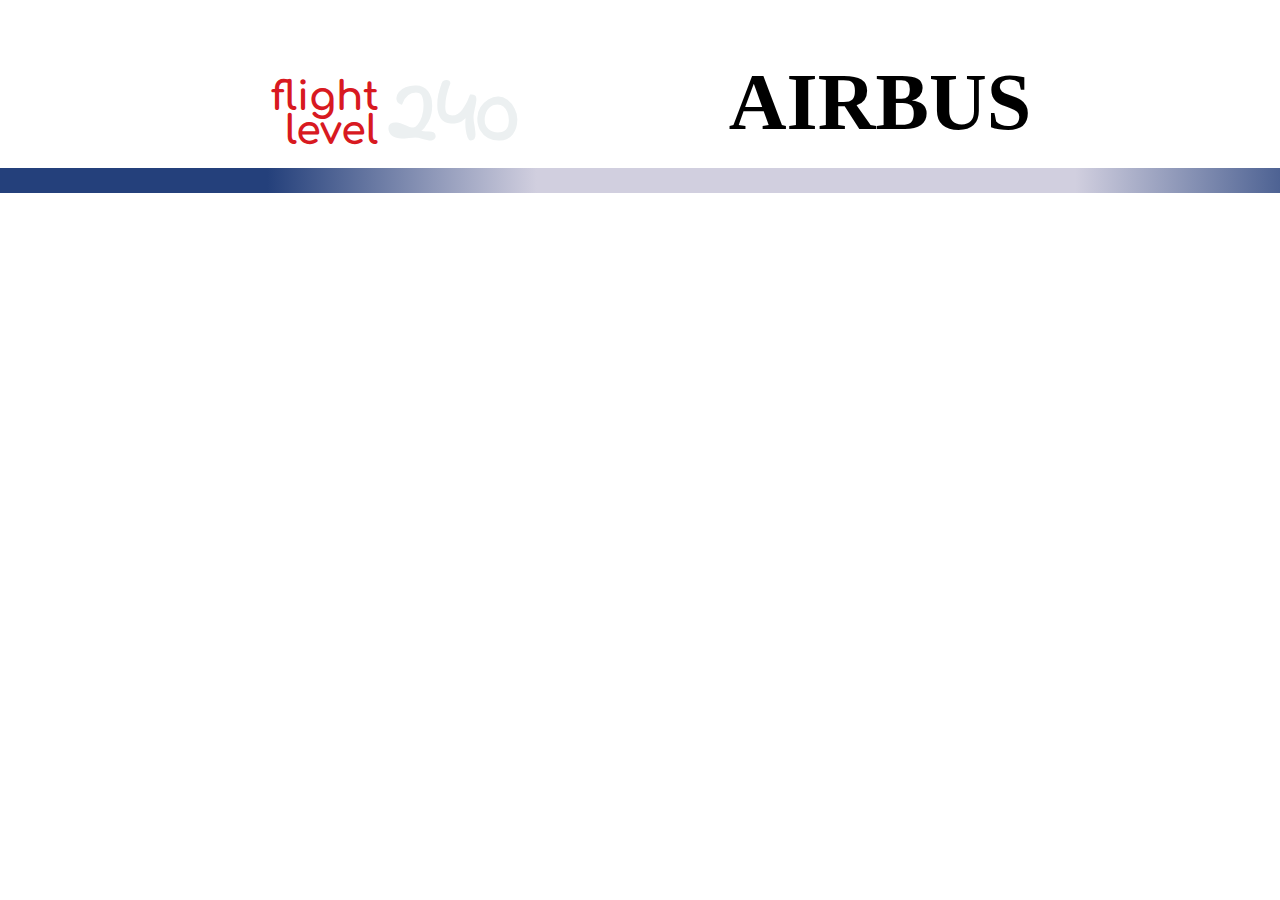
==== ext/airbus.html @ ea213a42 "Add final changes of 24/11" ====
<html>
	<head>
		<title>FL240 | AIRBUS</title>
		<link rel = "stylesheet" type = "text/css" href="..\css\airbus.css">
	</head>
	
	<body>
        <div id="head">
			<div id="stripe"></div>
		</div>
			<div id="headText">
				<a href="..\index.html" id="headFlight" class="toIndex">flight</a>
				<a href="..\index.html" id="headLevel" class="toIndex">level</a>
				<a href="..\index.html" id="headNum" class="toIndex">240</a>
				<p id="airbusTitle">AIRBUS</p>
			</div>
	</body>
</html>
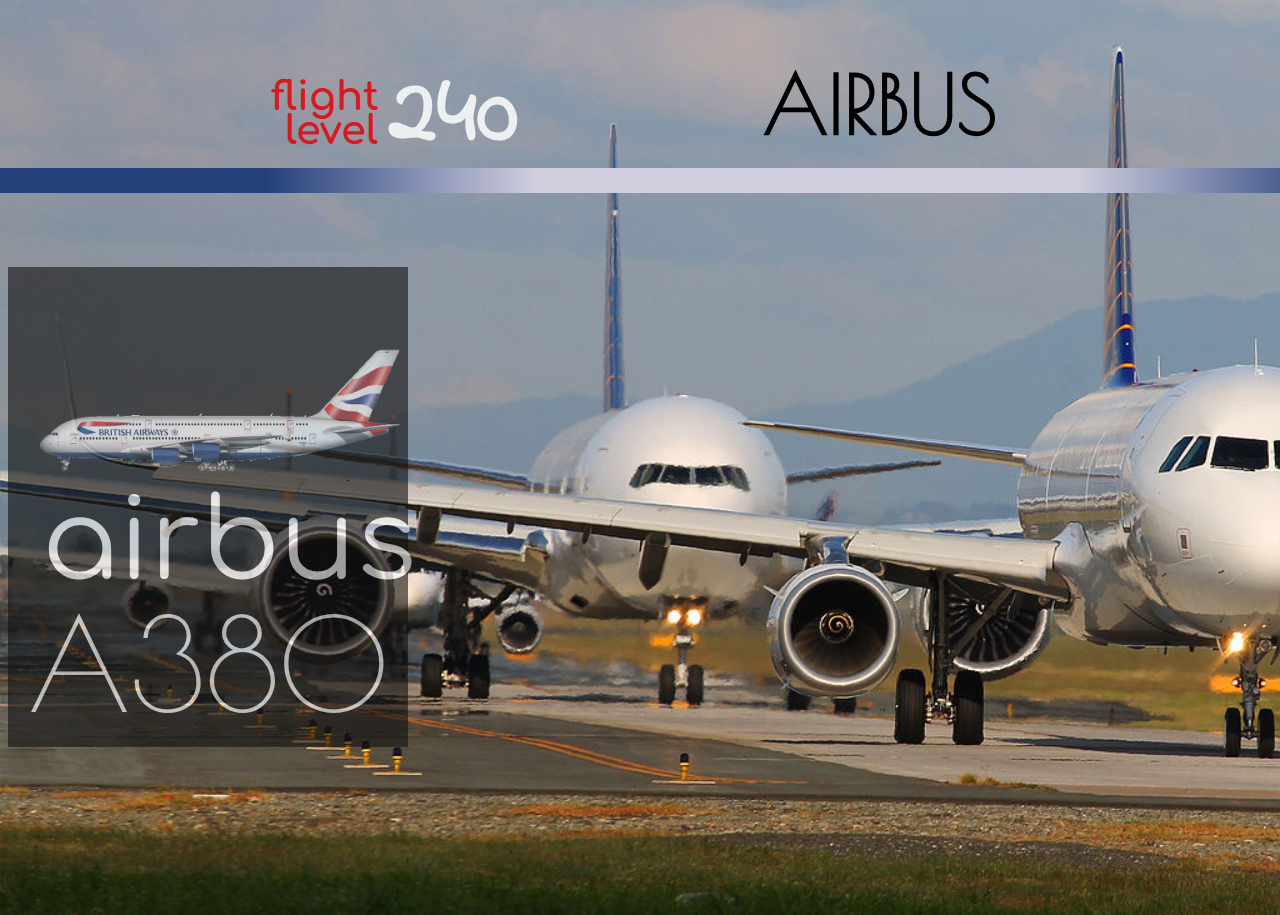
==== commit e590de3b: "Update page with progress as of 6/12" ====
--- a/ext/airbus.html
+++ b/ext/airbus.html
@@ -2,17 +2,44 @@
 	<head>
 		<title>FL240 | AIRBUS</title>
 		<link rel = "stylesheet" type = "text/css" href="..\css\airbus.css">
+
+		<script>
+			function A380info(num)
+			{
+				if (num === 0) {
+					var path = "..\\img\\airbus\\a380.png";
+					var newcode = "<div onclick='A380info(1)'><img src='"+path+"' id='a380'/><div onclick='showA380info()'><p id='a380Brand'>airbus</p><p id='a380Craft'>A380</p></div>";
+					document.getElementById('a380Box').innerHTML = newcode;
+				}
+				if (num === 1) {
+					var newcode = "<div onclick='A380info(2)'><img src='..\\img\\airbus\\a380.png' id='a380' /></div><p id='a380Description'>The A380 is Airbus' wide body, double deck aircraft which competes against Boeing's 747 series. 198 A380s have been built since 2005, of which the engines and wings are made in England, Spain and Germany. Emirates own the majority of A380s; 87 A380s exist in their fleet as of November 2016. It is also designed for 140,000 flying hours whilst also being the lowest emission aircraft.</p>";
+					document.getElementById('a380Box').innerHTML = newcode;	
+				}
+				if (num === 2) {
+					var newcode = "<div onclick='A380info(0)'><img src='..\\img\\airbus\\a380.png' id='a380' /></div><p id='a380Stats'>Maximum speed: 	490 knots <br>Range: 8200 nautical miles<br>MTOW: 560,000 kilograms<br>MLW: 391,000 kilograms<br>Length: 72.7 meters<br>Height: 24.1 meters<br>Wingspan: 79.8 meters<br>Cabin Width: 6.6m<br>Seating: 8/98/420 (f/b/e)<br><br>MTOW = Maximum Takeoff Weight<br>MLW = Maximum Landing Weight</p>";
+					document.getElementById('a380Box').innerHTML = newcode;	
+				}
+			}
+		</script>
 	</head>
 	
 	<body>
         <div id="head">
 			<div id="stripe"></div>
 		</div>
-			<div id="headText">
-				<a href="..\index.html" id="headFlight" class="toIndex">flight</a>
-				<a href="..\index.html" id="headLevel" class="toIndex">level</a>
-				<a href="..\index.html" id="headNum" class="toIndex">240</a>
-				<p id="airbusTitle">AIRBUS</p>
+		<div id="headText">
+			<a href="..\index.html" id="headFlight" class="toIndex">flight</a>
+			<a href="..\index.html" id="headLevel" class="toIndex">level</a>
+			<a href="..\index.html" id="headNum" class="toIndex">240</a>
+			<p id="airbusTitle">AIRBUS</p>
+		</div>
+
+		<div id="a380Box">
+			<div onclick='A380info(1)'>
+				<img src='..\img\airbus\a380.png' id="a380" />
+					<p id='a380Brand'>airbus</p>
+					<p id='a380Craft'>A380</p>
 			</div>
+		</div>
 	</body>
 </html>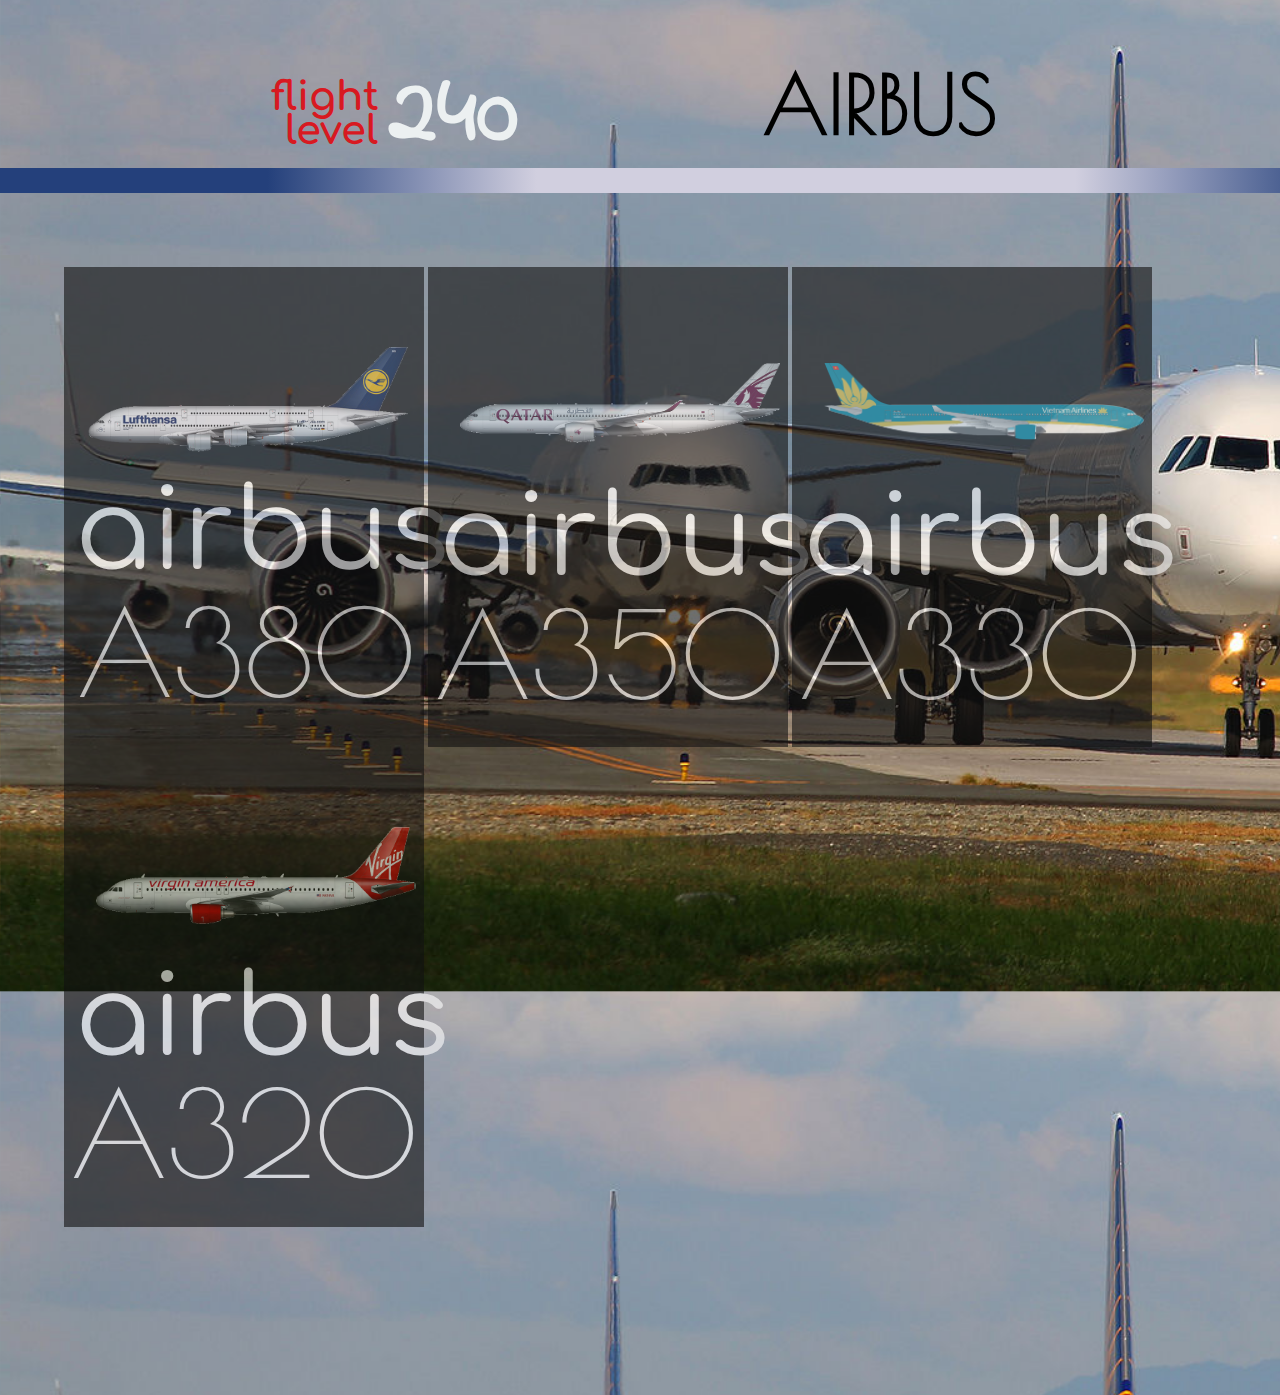
==== commit a555ba0f: "Finish Airbus Section and start Boeing image editing" ====
--- a/ext/airbus.html
+++ b/ext/airbus.html
@@ -7,8 +7,7 @@
 			function A380info(num)
 			{
 				if (num === 0) {
-					var path = "..\\img\\airbus\\a380.png";
-					var newcode = "<div onclick='A380info(1)'><img src='"+path+"' id='a380'/><div onclick='showA380info()'><p id='a380Brand'>airbus</p><p id='a380Craft'>A380</p></div>";
+					var newcode = "<div onclick='A380info(1)'><img src='..\\img\\airbus\\a380.png' id='a380' /><div><p id='a380Brand'>airbus</p><p id='a380Craft'>A380</p></div>";
 					document.getElementById('a380Box').innerHTML = newcode;
 				}
 				if (num === 1) {
@@ -16,8 +15,56 @@
 					document.getElementById('a380Box').innerHTML = newcode;	
 				}
 				if (num === 2) {
-					var newcode = "<div onclick='A380info(0)'><img src='..\\img\\airbus\\a380.png' id='a380' /></div><p id='a380Stats'>Maximum speed: 	490 knots <br>Range: 8200 nautical miles<br>MTOW: 560,000 kilograms<br>MLW: 391,000 kilograms<br>Length: 72.7 meters<br>Height: 24.1 meters<br>Wingspan: 79.8 meters<br>Cabin Width: 6.6m<br>Seating: 8/98/420 (f/b/e)<br><br>MTOW = Maximum Takeoff Weight<br>MLW = Maximum Landing Weight</p>";
+					var newcode = "<div onclick='A380info(0)'><img src='..\\img\\airbus\\a380.png' id='a380' /></div><p id='a380Stats'>Maximum speed: 	490 knots <br>Range: 8200 nautical miles<br>MTOW: 560,000 kilograms<br>MLW: 391,000 kilograms<br>Length: 72.7 metres<br>Height: 24.1 metres<br>Wingspan: 79.8 metres<br>Cabin Width: 6.6m<br>Seating: 8/98/420 (f/b/e)<br><br>MTOW = Maximum Takeoff Weight<br>MLW = Maximum Landing Weight</p>";
 					document.getElementById('a380Box').innerHTML = newcode;	
+				}
+			}
+
+			function A350info(num)
+			{
+				if (num === 0) {
+					var newcode = "<div onclick='A350info(1)'><img src='..\\img\\airbus\\a350.png' id='A350'/><div><p id='A350Brand'>airbus</p><p id='A350Craft'>A350</p></div>";
+					document.getElementById('a350Box').innerHTML = newcode;
+				}
+				if (num === 1) {
+					var newcode = "<div onclick='A350info(2)'><img src='..\\img\\airbus\\A350.png' id='A350' /></div><p id='A350Description'>The A350 Xtra Wide Body is Airbus' newest aircraft brand. The A350's maiden flight was on the 14th of June 2013, and the first aircraft was delivered to Qatar Airways, going into commercial service on 15th of January 2015. 49 A350s have been built since 2014. The most recent model, the A350-1000 XWB went for its maiden flight on the 24th of November, 2016.</p>";
+					document.getElementById('a350Box').innerHTML = newcode;	
+				}
+				if (num === 2) {
+					var newcode = "<div onclick='A350info(0)'><img src='..\\img\\airbus\\A350.png' id='A350' /></div><p id='A350Stats'>Maximum speed: 	513 knots <br>Range: 10800 nautical miles<br>MTOW: 279,413 kilograms<br>MLW: 211,374 kilograms<br>Length: 73.78 metres<br>Height: 17.08 metres<br>Wingspan: 64.75 metres<br>Cabin Width: 5.61m<br>Seating: 42/24/187 (f/pe/e)<br><br>MTOW = Maximum Takeoff Weight<br>MLW = Maximum Landing Weight</p>";
+					document.getElementById('a350Box').innerHTML = newcode;	
+				}
+			}
+
+			function A332info(num)
+			{
+				if (num === 0) {
+					var newcode = "<div onclick='A332info(1)'><img src='..\\img\\airbus\\a332.png' id='a332'/><div><p id='a332Brand'>airbus</p><p id='a332Craft'>A332</p></div>";
+					document.getElementById('a332Box').innerHTML = newcode;
+				}
+				if (num === 1) {
+					var newcode = "<div onclick='A332info(2)'><img src='..\\img\\airbus\\a332.png' id='a332' /></div><p id='a332Description'>The Airbus A330/A340 are developed from the A300, with the first flight in November 1992. The primary users of the A330/A340 include Turkish Airlines, Air China and China Eastern Airlines. Since 1992, 1297 A330s have been delivered and 391 A340s have been delivered. The A340 is also a common choice for government and private jet operations.</p>";
+					document.getElementById('a332Box').innerHTML = newcode;	
+				}
+				if (num === 2) {
+					var newcode = "<div onclick='A332info(0)'><img src='..\\img\\airbus\\a332.png' id='a332' /></div><p id='a332Stats'>Maximum speed: 	470 knots <br>Range: 7250 nautical miles<br>MTOW: 242,000 kilograms<br>MLW: 182,000 kilograms<br>Length: 58.82 metres<br>Height: 17.39 metres<br>Wingspan: 60.30 metres<br>Cabin Width: 5.28m<br>Seating: 8/48/161 (f/b/e)<br><br>MTOW = Maximum Takeoff Weight<br>MLW = Maximum Landing Weight</p>";
+					document.getElementById('a332Box').innerHTML = newcode;	
+				}
+			}
+
+			function A320info(num)
+			{
+				if (num === 0) {
+					var newcode = "<div onclick='A320info(1)'><img src='..\\img\\airbus\\a320.png' id='a320'/><div><p id='a320Brand'>airbus</p><p id='a320Craft'>A320</p></div>";
+					document.getElementById('a320Box').innerHTML = newcode;
+				}
+				if (num === 1) {
+					var newcode = "<div onclick='A320info(2)'><img src='..\\img\\airbus\\a320.png' id='a320' /></div><p id='a320Description'>The Airbus A320 family includes 4 aircraft: Airbus A318, Airbus A319, Airbus A320 and Airbus A321. Over 12,800 orders have been made for the Airbus A320 family. Every 7 hours an A320 family aircraft leaves one of Airbus' 4 assembly lines. Along with that, 85% of an A320 at the end of its lifecycle can be reused.</p>";
+					document.getElementById('a320Box').innerHTML = newcode;	
+				}
+				if (num === 2) {
+					var newcode = "<div onclick='A320info(0)'><img src='..\\img\\airbus\\a320.png' id='a320' /></div><p id='a320Stats'>Maximum speed: 	447 knots <br>Range: 3300 nautical miles<br>MTOW: 66,678 kilograms<br>MLW: 58,513 kilograms<br>Length: 37.57 metres<br>Height: 11.76 metres<br>Wingspan: 35.80 metres<br>Cabin Width: 3.70m<br>Seating: 28/126 (b/e)<br><br>MTOW = Maximum Takeoff Weight<br>MLW = Maximum Landing Weight</p>";
+					document.getElementById('a320Box').innerHTML = newcode;	
 				}
 			}
 		</script>
@@ -41,5 +88,27 @@
 					<p id='a380Craft'>A380</p>
 			</div>
 		</div>
+
+		<div id="a350Box">
+			<div onclick='A350info(1)'>
+				<img src='..\img\airbus\a350.png' id="a350" />
+					<p id='a350Brand'>airbus</p>
+					<p id='a350Craft'>A350</p>
+			</div>
+		</div>
+		<div id="a332Box">
+			<div onclick='A332info(1)'>
+				<img src='..\img\airbus\a332.png' id="a332" />
+					<p id='a332Brand'>airbus</p>
+					<p id='a332Craft'>A330</p>
+			</div>
+		</div>
+		<div id="a320Box">
+			<div onclick='A320info(1)'>
+				<img src='..\img\airbus\a320.png' id="a320" />
+					<p id='a320Brand'>airbus</p>
+					<p id='a320Craft'>A320</p>
+			</div>
+		</div>
 	</body>
 </html>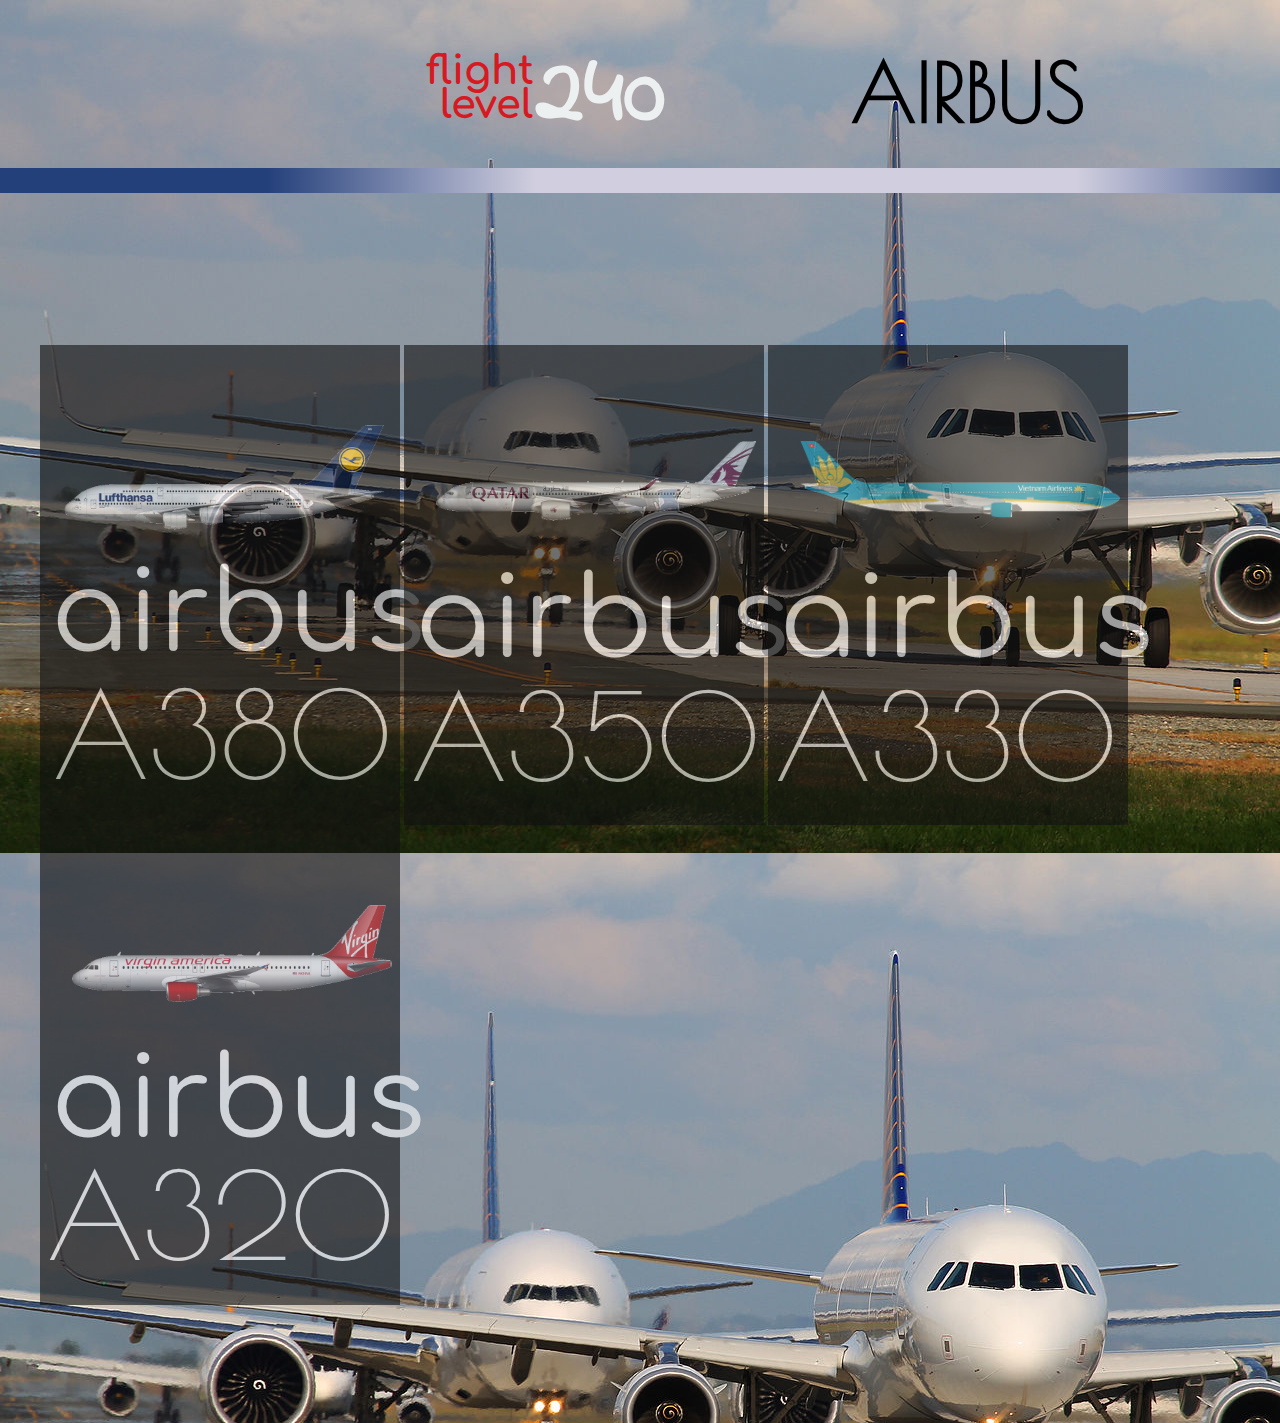
==== commit ab62a184: "Edit Airbus page" ====
--- a/ext/airbus.html
+++ b/ext/airbus.html
@@ -1,21 +1,22 @@
+<!DOCTYPE html>
 <html>
 	<head>
-		<title>FL240 | AIRBUS</title>
-		<link rel = "stylesheet" type = "text/css" href="..\css\airbus.css">
+		<title>FL240 | EMBRAER & BOMBARDIER</title>
+		<link rel = "stylesheet" type = "text/css" href="../css/airbus.css">
 
 		<script>
 			function A380info(num)
 			{
 				if (num === 0) {
-					var newcode = "<div onclick='A380info(1)'><img src='..\\img\\airbus\\a380.png' id='a380' /><div><p id='a380Brand'>airbus</p><p id='a380Craft'>A380</p></div>";
+					var newcode = "<div onclick='A380info(1)'><img src='../img/airbus/a380.png' alt="Picture of a Lufthansa A380" id='a380' /><div><p id='a380Brand'>airbus</p><p id='a380Craft'>A380</p></div>";
 					document.getElementById('a380Box').innerHTML = newcode;
 				}
 				if (num === 1) {
-					var newcode = "<div onclick='A380info(2)'><img src='..\\img\\airbus\\a380.png' id='a380' /></div><p id='a380Description'>The A380 is Airbus' wide body, double deck aircraft which competes against Boeing's 747 series. 198 A380s have been built since 2005, of which the engines and wings are made in England, Spain and Germany. Emirates own the majority of A380s; 87 A380s exist in their fleet as of November 2016. It is also designed for 140,000 flying hours whilst also being the lowest emission aircraft.</p>";
+					var newcode = "<div onclick='A380info(2)'><img src='../img/airbus/a380.png' alt="Picture of a Lufthansa A380" id='a380' /></div><p id='a380Description'>The A380 is Airbus' wide body, double deck aircraft which competes against Boeing's 747 series. 198 A380s have been built since 2005, of which the engines and wings are made in England, Spain and Germany. Emirates own the majority of A380s; 87 A380s exist in their fleet as of November 2016. It is also designed for 140,000 flying hours whilst also being the lowest emission aircraft.</p>";
 					document.getElementById('a380Box').innerHTML = newcode;	
 				}
 				if (num === 2) {
-					var newcode = "<div onclick='A380info(0)'><img src='..\\img\\airbus\\a380.png' id='a380' /></div><p id='a380Stats'>Maximum speed: 	490 knots <br>Range: 8200 nautical miles<br>MTOW: 560,000 kilograms<br>MLW: 391,000 kilograms<br>Length: 72.7 metres<br>Height: 24.1 metres<br>Wingspan: 79.8 metres<br>Cabin Width: 6.6m<br>Seating: 8/98/420 (f/b/e)<br><br>MTOW = Maximum Takeoff Weight<br>MLW = Maximum Landing Weight</p>";
+					var newcode = "<div onclick='A380info(0)'><img src='../img/airbus/a380.png' alt="Picture of a Lufthansa A380" id='a380' /></div><p id='a380Stats'>Maximum speed: 	490 knots <br>Range: 8200 nautical miles<br>MTOW: 560,000 kilograms<br>MLW: 391,000 kilograms<br>Length: 72.7 metres<br>Height: 24.1 metres<br>Wingspan: 79.8 metres<br>Cabin Width: 6.6m<br>Seating: 8/98/420 (f/b/e)<br><br>MTOW = Maximum Takeoff Weight<br>MLW = Maximum Landing Weight</p>";
 					document.getElementById('a380Box').innerHTML = newcode;	
 				}
 			}
@@ -23,15 +24,15 @@
 			function A350info(num)
 			{
 				if (num === 0) {
-					var newcode = "<div onclick='A350info(1)'><img src='..\\img\\airbus\\a350.png' id='A350'/><div><p id='A350Brand'>airbus</p><p id='A350Craft'>A350</p></div>";
+					var newcode = "<div onclick='A350info(1)'><img src='../img/airbus/a350.png' alt='Picture of a Qatar Airways A359' id='A350'/><div><p id='A350Brand'>airbus</p><p id='A350Craft'>A350</p></div>";
 					document.getElementById('a350Box').innerHTML = newcode;
 				}
 				if (num === 1) {
-					var newcode = "<div onclick='A350info(2)'><img src='..\\img\\airbus\\A350.png' id='A350' /></div><p id='A350Description'>The A350 Xtra Wide Body is Airbus' newest aircraft brand. The A350's maiden flight was on the 14th of June 2013, and the first aircraft was delivered to Qatar Airways, going into commercial service on 15th of January 2015. 49 A350s have been built since 2014. The most recent model, the A350-1000 XWB went for its maiden flight on the 24th of November, 2016.</p>";
+					var newcode = "<div onclick='A350info(2)'><img src='../img/airbus/a350.png' alt='Picture of a Qatar Airways A359' id='A350' /></div><p id='A350Description'>The A350 Xtra Wide Body is Airbus' newest aircraft brand. The A350's maiden flight was on the 14th of June 2013, and the first aircraft was delivered to Qatar Airways, going into commercial service on 15th of January 2015. 49 A350s have been built since 2014. The most recent model, the A350-1000 XWB went for its maiden flight on the 24th of November, 2016.</p>";
 					document.getElementById('a350Box').innerHTML = newcode;	
 				}
 				if (num === 2) {
-					var newcode = "<div onclick='A350info(0)'><img src='..\\img\\airbus\\A350.png' id='A350' /></div><p id='A350Stats'>Maximum speed: 	513 knots <br>Range: 10800 nautical miles<br>MTOW: 279,413 kilograms<br>MLW: 211,374 kilograms<br>Length: 73.78 metres<br>Height: 17.08 metres<br>Wingspan: 64.75 metres<br>Cabin Width: 5.61m<br>Seating: 42/24/187 (f/pe/e)<br><br>MTOW = Maximum Takeoff Weight<br>MLW = Maximum Landing Weight</p>";
+					var newcode = "<div onclick='A350info(0)'><img src='../img/airbus/a350.png' alt='Picture of a Qatar Airways A359' id='A350' /></div><p id='A350Stats'>Maximum speed: 	513 knots <br>Range: 10800 nautical miles<br>MTOW: 279,413 kilograms<br>MLW: 211,374 kilograms<br>Length: 73.78 metres<br>Height: 17.08 metres<br>Wingspan: 64.75 metres<br>Cabin Width: 5.61m<br>Seating: 42/24/187 (f/pe/e)<br><br>MTOW = Maximum Takeoff Weight<br>MLW = Maximum Landing Weight</p>";
 					document.getElementById('a350Box').innerHTML = newcode;	
 				}
 			}
@@ -39,15 +40,15 @@
 			function A332info(num)
 			{
 				if (num === 0) {
-					var newcode = "<div onclick='A332info(1)'><img src='..\\img\\airbus\\a332.png' id='a332'/><div><p id='a332Brand'>airbus</p><p id='a332Craft'>A332</p></div>";
+					var newcode = "<div onclick='A332info(1)'><img src='../img/airbus/a332.png' alt='Picture of a Vietnam Airlines A332' id='a332'/><div><p id='a332Brand'>airbus</p><p id='a332Craft'>A332</p></div>";
 					document.getElementById('a332Box').innerHTML = newcode;
 				}
 				if (num === 1) {
-					var newcode = "<div onclick='A332info(2)'><img src='..\\img\\airbus\\a332.png' id='a332' /></div><p id='a332Description'>The Airbus A330/A340 are developed from the A300, with the first flight in November 1992. The primary users of the A330/A340 include Turkish Airlines, Air China and China Eastern Airlines. Since 1992, 1297 A330s have been delivered and 391 A340s have been delivered. The A340 is also a common choice for government and private jet operations.</p>";
+					var newcode = "<div onclick='A332info(2)'><img src='../img/airbus/a332.png' alt='Picture of a Vietnam Airlines A332' id='a332' /></div><p id='a332Description'>The Airbus A330/A340 are developed from the A300, with the first flight in November 1992. The primary users of the A330/A340 include Turkish Airlines, Air China and China Eastern Airlines. Since 1992, 1297 A330s have been delivered and 391 A340s have been delivered. The A340 is also a common choice for government and private jet operations.</p>";
 					document.getElementById('a332Box').innerHTML = newcode;	
 				}
 				if (num === 2) {
-					var newcode = "<div onclick='A332info(0)'><img src='..\\img\\airbus\\a332.png' id='a332' /></div><p id='a332Stats'>Maximum speed: 	470 knots <br>Range: 7250 nautical miles<br>MTOW: 242,000 kilograms<br>MLW: 182,000 kilograms<br>Length: 58.82 metres<br>Height: 17.39 metres<br>Wingspan: 60.30 metres<br>Cabin Width: 5.28m<br>Seating: 8/48/161 (f/b/e)<br><br>MTOW = Maximum Takeoff Weight<br>MLW = Maximum Landing Weight</p>";
+					var newcode = "<div onclick='A332info(0)'><img src='../img/airbus/a332.png' alt='Picture of a Vietnam Airlines A332' id='a332' /></div><p id='a332Stats'>Maximum speed: 	470 knots <br>Range: 7250 nautical miles<br>MTOW: 242,000 kilograms<br>MLW: 182,000 kilograms<br>Length: 58.82 metres<br>Height: 17.39 metres<br>Wingspan: 60.30 metres<br>Cabin Width: 5.28m<br>Seating: 8/48/161 (f/b/e)<br><br>MTOW = Maximum Takeoff Weight<br>MLW = Maximum Landing Weight</p>";
 					document.getElementById('a332Box').innerHTML = newcode;	
 				}
 			}
@@ -55,59 +56,61 @@
 			function A320info(num)
 			{
 				if (num === 0) {
-					var newcode = "<div onclick='A320info(1)'><img src='..\\img\\airbus\\a320.png' id='a320'/><div><p id='a320Brand'>airbus</p><p id='a320Craft'>A320</p></div>";
+					var newcode = "<div onclick='A320info(1)'><img src='../img/airbus/a320.png' alt='Picture of a Virgin America A320' id='a320'/><div><p id='a320Brand'>airbus</p><p id='a320Craft'>A320</p></div>";
 					document.getElementById('a320Box').innerHTML = newcode;
 				}
 				if (num === 1) {
-					var newcode = "<div onclick='A320info(2)'><img src='..\\img\\airbus\\a320.png' id='a320' /></div><p id='a320Description'>The Airbus A320 family includes 4 aircraft: Airbus A318, Airbus A319, Airbus A320 and Airbus A321. Over 12,800 orders have been made for the Airbus A320 family. Every 7 hours an A320 family aircraft leaves one of Airbus' 4 assembly lines. Along with that, 85% of an A320 at the end of its lifecycle can be reused.</p>";
+					var newcode = "<div onclick='A320info(2)'><img src='../img/airbus/a320.png' alt='Picture of a Virgin America A320' id='a320' /></div><p id='a320Description'>The Airbus A320 family includes 4 aircraft: Airbus A318, Airbus A319, Airbus A320 and Airbus A321. Over 12,800 orders have been made for the Airbus A320 family. Every 7 hours an A320 family aircraft leaves one of Airbus' 4 assembly lines. Along with that, 85% of an A320 at the end of its lifecycle can be reused.</p>";
 					document.getElementById('a320Box').innerHTML = newcode;	
 				}
 				if (num === 2) {
-					var newcode = "<div onclick='A320info(0)'><img src='..\\img\\airbus\\a320.png' id='a320' /></div><p id='a320Stats'>Maximum speed: 	447 knots <br>Range: 3300 nautical miles<br>MTOW: 66,678 kilograms<br>MLW: 58,513 kilograms<br>Length: 37.57 metres<br>Height: 11.76 metres<br>Wingspan: 35.80 metres<br>Cabin Width: 3.70m<br>Seating: 28/126 (b/e)<br><br>MTOW = Maximum Takeoff Weight<br>MLW = Maximum Landing Weight</p>";
-					document.getElementById('a320Box').innerHTML = newcode;	
+					var newcode = "<div onclick='A320info(0)'><img src='../img/airbus/a320.png' alt='Picture of a Virgin America A320' id='a320' /></div><p id='a320Stats'>Maximum speed: 	447 knots <br>Range: 3300 nautical miles<br>MTOW: 66,678 kilograms<br>MLW: 58,513 kilograms<br>Length: 37.57 metres<br>Height: 11.76 metres<br>Wingspan: 35.80 metres<br>Cabin Width: 3.70m<br>Seating: 28/126 (f/e)<br><br>MTOW = Maximum Takeoff Weight<br>MLW = Maximum Landing Weight</p>";
+					document.getElementById('a320Box').innerHTML = newcode;
 				}
 			}
 		</script>
 	</head>
-	
+
 	<body>
         <div id="head">
 			<div id="stripe"></div>
 		</div>
 		<div id="headText">
-			<a href="..\index.html" id="headFlight" class="toIndex">flight</a>
-			<a href="..\index.html" id="headLevel" class="toIndex">level</a>
-			<a href="..\index.html" id="headNum" class="toIndex">240</a>
+			<a href="../index.html" id="headFlight" class="toIndex">flight</a>
+			<a href="../index.html" id="headLevel" class="toIndex">level</a>
+			<a href="../index.html" id="headNum" class="toIndex">240</a>
 			<p id="airbusTitle">AIRBUS</p>
 		</div>
 
-		<div id="a380Box">
-			<div onclick='A380info(1)'>
-				<img src='..\img\airbus\a380.png' id="a380" />
-					<p id='a380Brand'>airbus</p>
-					<p id='a380Craft'>A380</p>
+		<div id="airbusBoxes">
+			<div id="a380Box">
+				<div onclick='A380info(1)'>
+					<img src='../img/airbus/a380.png' alt="Picture of a Lufthansa A380" id="a380" />
+						<p id='a380Brand'>airbus</p>
+						<p id='a380Craft'>A380</p>
+				</div>
 			</div>
-		</div>
 
-		<div id="a350Box">
-			<div onclick='A350info(1)'>
-				<img src='..\img\airbus\a350.png' id="a350" />
-					<p id='a350Brand'>airbus</p>
-					<p id='a350Craft'>A350</p>
+			<div id="a350Box">
+				<div onclick='A350info(1)'>
+					<img src='../img/airbus/a350.png' alt='Picture of a Qatar Airways A359' id="a350" />
+						<p id='a350Brand'>airbus</p>
+						<p id='a350Craft'>A350</p>
+				</div>
 			</div>
-		</div>
-		<div id="a332Box">
-			<div onclick='A332info(1)'>
-				<img src='..\img\airbus\a332.png' id="a332" />
-					<p id='a332Brand'>airbus</p>
-					<p id='a332Craft'>A330</p>
+			<div id="a332Box">
+				<div onclick='A332info(1)'>
+					<img src='../img/airbus/a332.png' alt='Picture of a Vietnam Airlines A332' id="a332" />
+						<p id='a332Brand'>airbus</p>
+						<p id='a332Craft'>A330</p>
+				</div>
 			</div>
-		</div>
-		<div id="a320Box">
-			<div onclick='A320info(1)'>
-				<img src='..\img\airbus\a320.png' id="a320" />
-					<p id='a320Brand'>airbus</p>
-					<p id='a320Craft'>A320</p>
+			<div id="a320Box">
+				<div onclick='A320info(1)'>
+					<img src='../img/airbus/a320.png' alt='Picture of a Virgin America A320' id="a320" />
+						<p id='a320Brand'>airbus</p>
+						<p id='a320Craft'>A320</p>
+				</div>
 			</div>
 		</div>
 	</body>
--- a/css/airbus.css
+++ b/css/airbus.css
@@ -0,0 +1,335 @@
+@import url('https://fonts.googleapis.com/css?family=Comfortaa:400,700|Indie+Flower|Poiret+One|Julius+Sans+One');
+
+body {
+    background-image: url("../img/airbus/background.jpg");
+    background-size: 100%;
+    overflow: hidden;
+}
+
+/* Generic Styles */
+p {
+	font-family: 'Comfortaa', cursive;
+}
+
+/* Header */
+#stripe {
+	position: relative;
+	left: -10px;
+	width: 101em;
+	height: 25px;
+	background: linear-gradient(to right, #24407B, #24407B, #D1CFDF, #D1CFDF, #D1CFDF,  #24407B,  #24407B);
+}
+
+#head {
+	position: relative;
+	top: 10em;
+	width: 200em;
+}
+
+#headText {
+	position: relative;
+	text-align: center;
+    top: 1em;
+	left: 30em;
+	width: 20em;
+	height: 10em;
+}
+#headFlight {
+	position: relative;
+	right: 3em;
+	font-family: 'Comfortaa', cursive;
+	font-size: 2.5em;
+	font-weight: bold;
+	color: #D81921;
+}
+#headLevel {
+	position: relative;
+	top: 0.85em;
+	left: -5.45em;
+	font-family: 'Comfortaa', cursive;
+	font-size: 2.5em;
+	font-weight: bold;
+	color: #D81921;
+}
+
+#headNum {
+	position: relative;
+	top: -0.7em;
+	left: -0.5em;
+	font-family: 'Indie Flower', cursive;
+	font-size: 6em;
+	font-weight: bold;
+	color: rgb(236, 240, 241);
+}
+
+#airbusTitle {
+    position: relative;
+	top: -3.35em;
+    left: 4em;
+    font-family: 'Poiret One';
+    font-size: 5em;
+    font-weight: bold;
+}
+
+.toIndex {
+	text-decoration: none;
+}
+
+#airbusBoxes {
+	position: relative;
+	top: 9.5em;
+	left: -1.5em;
+}
+
+/* A380 */
+
+#a380Box {
+	position: relative;
+    display: inline-block;
+	vertical-align: top;
+	left: 3.5em;
+	height: 30em;
+	width: 22.5em; 
+	background-color: #111111;
+	opacity: 0.6;
+
+	transition: opacity .25s ease-in-out;
+   	-moz-transition: opacity .25s ease-in-out;
+   	-webkit-transition: opacity .25s ease-in-out;
+	-o-transition: opacity .25s ease-in-out;
+}
+
+	#a380Box:hover {
+		opacity: 0.9;
+	}
+
+#a380 {
+	position: relative;
+	left: 1.5em;
+	top: 5em;
+	width: 20em;
+	z-index: 0;
+}
+
+#a380Brand {
+	position: relative;
+	top: -0.2em;
+	left: 0.1em;
+	font-size: 7em;
+	color: #ffffff;
+}
+
+#a380Craft {
+	position: relative;
+	font-family: "Poiret One", cursive;
+	top: -1.3em;
+	left: 0.1em;
+	font-size: 7.5em;
+	color: #ffffff;
+}
+
+#a380Description {
+	position: relative;
+	top: 7.5em;
+	left: 0.6em;
+	width: 21.5em;
+	color: #ffffff;
+}
+
+#a380Stats {
+	position: relative;
+	top: 5em;
+	left: 4em;
+	color: #ffffff;
+}
+
+/* A350 */
+
+#a350Box {
+	position: relative;
+    display: inline-block;
+	vertical-align: top;
+	left: 3.5em;
+	height: 30em;
+	width: 22.5em; 
+	background-color: #111111;
+	opacity: 0.6;
+
+	transition: opacity .25s ease-in-out;
+   	-moz-transition: opacity .25s ease-in-out;
+   	-webkit-transition: opacity .25s ease-in-out;
+	-o-transition: opacity .25s ease-in-out;
+}
+
+	#a350Box:hover {
+		opacity: 0.9;
+	}
+
+#a350 {
+	position: relative;
+	left: 2em;
+	top: 6em;
+	width: 20em;
+	z-index: 0;
+}
+
+#a350Brand {
+	position: relative;
+	top: 0.15em;
+	left: 0.1em;
+	font-size: 7em;
+	color: #ffffff;
+}
+
+#a350Craft {
+	position: relative;
+	font-family: "Poiret One", cursive;
+	top: -1em;
+	left: 0.05em;
+	font-size: 7.5em;
+	color: #ffffff;
+}
+
+#a350Description {
+	position: relative;
+	top: 9.5em;
+	left: 0.6em;
+	width: 21.5em;
+	color: #ffffff;
+}
+
+#a350Stats {
+	position: relative;
+    display: inline-block;
+	vertical-align: top;
+	top: 7em;
+	left: 4em;
+	color: #ffffff;
+}
+
+/* A330 */
+
+#a332Box {
+	position: relative;
+    display: inline-block;
+	vertical-align: top;
+	left: 3.5em;
+	height: 30em;
+	width: 22.5em; 
+	background-color: #111111;
+	opacity: 0.6;
+
+	transition: opacity .25s ease-in-out;
+   	-moz-transition: opacity .25s ease-in-out;
+   	-webkit-transition: opacity .25s ease-in-out;
+	-o-transition: opacity .25s ease-in-out;
+}
+
+	#a332Box:hover {
+		opacity: 0.9;
+	}
+
+#a332 {
+	position: relative;
+	left: 2em;
+	top: 6em;
+	width: 20em;
+	z-index: 0;
+}
+
+#a332Brand {
+	position: relative;
+	top: 0.15em;
+	left: 0.1em;
+	font-size: 7em;
+	color: #ffffff;
+}
+
+#a332Craft {
+	position: relative;
+	font-family: "Poiret One", cursive;
+	top: -1em;
+	left: 0.05em;
+	font-size: 7.5em;
+	color: #ffffff;
+}
+
+#a332Description {
+	position: relative;
+	top: 9.6em;
+	left: 0.6em;
+	width: 21.5em;
+	color: #ffffff;
+}
+
+#a332Stats {
+	position: relative;
+    display: inline-block;
+	vertical-align: top;
+	top: 7em;
+	left: 4em;
+	color: #ffffff;
+}
+
+/* A320 */
+
+#a320Box {
+	position: relative;
+    display: inline-block;
+	vertical-align: top;
+	left: 3.5em;
+	height: 30em;
+	width: 22.5em; 
+	background-color: #111111;
+	opacity: 0.6;
+
+	transition: opacity .25s ease-in-out;
+   	-moz-transition: opacity .25s ease-in-out;
+   	-webkit-transition: opacity .25s ease-in-out;
+	-o-transition: opacity .25s ease-in-out;
+}
+
+	#a320Box:hover {
+		opacity: 0.9;
+	}
+
+#a320 {
+	position: relative;
+	left: 2em;
+	top: 5em;
+	width: 20em;
+	z-index: 0;
+}
+
+#a320Brand {
+	position: relative;
+	left: 0.1em;
+	font-size: 7em;
+	color: #ffffff;
+}
+
+#a320Craft {
+	position: relative;
+	font-family: "Poiret One", cursive;
+	top: -1.15em;
+	left: 0.05em;
+	font-size: 7.5em;
+	color: #ffffff;
+}
+
+#a320Description {
+	position: relative;
+	top: 8.75em;
+	left: 0.6em;
+	width: 21.5em;
+	color: #ffffff;
+}
+
+#a320Stats {
+	position: relative;
+    display: inline-block;
+	vertical-align: top;
+	top: 6em;
+	left: 5em;
+	color: #ffffff;
+}